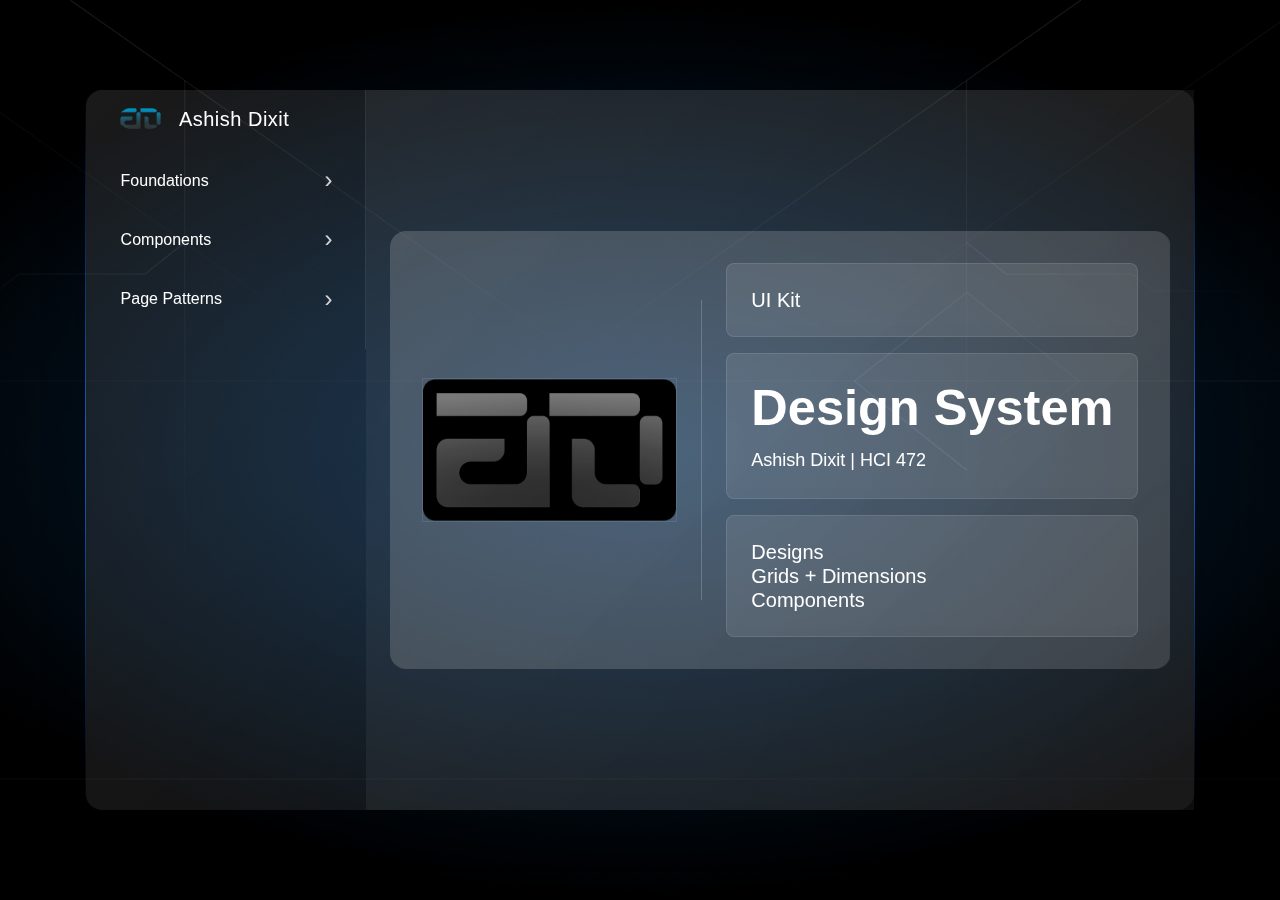
==== index.html @ dbe4c86c "init" ====
<!DOCTYPE html>
<html lang="en">
<head>
    <meta charset="UTF-8">
    <meta name="viewport" content="width=device-width, initial-scale=1.0">
    <title>UI Phase 2</title>
    <link href="https://cdn.jsdelivr.net/npm/bootstrap@5.3.0/dist/css/bootstrap.min.css" rel="stylesheet">
    <link rel="stylesheet" href="styles.css">
</head>
<body>
    <div class="container-fluid min-vh-100 d-flex align-items-center justify-content-center p-4">
        <div class="glass-container bg-opacity-25 p-0 rounded-4 shadow-lg mx-auto my-4 text-white d-flex">
            <!-- Add hamburger button -->
            <button class="navbar-toggler d-lg-none position-absolute top-0 end-0 m-3" type="button" data-bs-toggle="collapse" data-bs-target="#sidebarContent" aria-controls="sidebarContent" aria-expanded="false" aria-label="Toggle navigation">
                <span class="navbar-toggler-icon"></span>
            </button>

            <!-- Wrap sidebar content in collapsible div -->
            <div id="sidebarContent" class="collapse d-lg-block">
                <!-- Sidebar content -->
                <div class="sidebar bg-transparent text-white p-3">
                    <!-- Logo and Name Section -->
                    <div class="sidebar-header mb-4 text-center d-flex align-items-center ps-3">
                        <a href="index.html" class="text-decoration-none d-flex align-items-center">
                            <img src="assets/logo.png" alt="Logo" class="sidebar-logo my-auto" height="25" style="width: auto;">
                            <h5 class="fw-light mb-0 ms-3 text-white">Ashish Dixit</h5>
                        </a>
                    </div>

                    <!-- Accordion Menu -->
                    <div class="accordion accordion-dark" id="sidebarAccordion">
                        <!-- Foundations Menu -->
                        <div class="accordion-item bg-transparent border-light">
                            <h2 class="accordion-header">
                                <button class="accordion-button bg-transparent text-white collapsed" type="button" data-bs-toggle="collapse"
                                    data-bs-target="#foundationsCollapse">
                                    Foundations
                                </button>
                            </h2>
                            <div id="foundationsCollapse" class="accordion-collapse collapse" data-bs-parent="#sidebarAccordion">
                                <div class="accordion-body">
                                    <ul class="list-unstyled">
                                        <li class="ps-3"><a href="typography.html" class="nav-link">Typography</a></li>
                                        <li class="ps-3"><a href="color.html" class="nav-link">Color</a></li>
                                        <li class="ps-3"><a href="logo.html" class="nav-link">Logo</a></li>
                                    </ul>
                                </div>
                            </div>
                        </div>

                        <!-- Components Menu -->
                        <div class="accordion-item bg-transparent border-light">
                            <h2 class="accordion-header">
                                <button class="accordion-button bg-transparent text-white collapsed" type="button" data-bs-toggle="collapse"
                                    data-bs-target="#componentsCollapse">
                                    Components
                                </button>
                            </h2>
                            <div id="componentsCollapse" class="accordion-collapse collapse" data-bs-parent="#sidebarAccordion">
                                <div class="accordion-body">
                                    <ul class="list-unstyled">
                                        <li class="ps-3"><a href="navbar.html" class="nav-link">Navbar</a></li>
                                        <li class="ps-3"><a href="footer.html" class="nav-link">Footer</a></li>
                                        <li class="ps-3"><a href="card.html" class="nav-link">Card</a></li>
                                    </ul>
                                </div>
                            </div>
                        </div>

                        <!-- Page Patterns Menu -->
                        <div class="accordion-item bg-transparent border-light">
                            <h2 class="accordion-header">
                                <button class="accordion-button bg-transparent text-white collapsed" type="button" data-bs-toggle="collapse"
                                    data-bs-target="#patternsCollapse">
                                    Page Patterns
                                </button>
                            </h2>
                            <div id="patternsCollapse" class="accordion-collapse collapse" data-bs-parent="#sidebarAccordion">
                                <div class="accordion-body">
                                    <ul class="list-unstyled">
                                        <li class="ps-3"><a href="homepage.html" class="nav-link">Homepage</a></li>
                                        <li class="ps-3"><a href="casestudy.html" class="nav-link">Case study</a></li>
                                    </ul>
                                </div>
                            </div>
                        </div>
                    </div>
                </div>
            </div>
            
            <!-- Main content -->
            <div id="mainContent" class="main-content p-4 flex-grow-1 d-flex align-items-center justify-content-center">
                <div class="glow-container d-flex align-items-center gap-4">
                    <div class="hero-image text-center">
                        <img src="assets/logo-hero.png" alt="Hero" class="img-fluid">
                    </div>
                    
                    <div class="vertical-divider"></div>
                    
                    <div class="d-flex flex-column gap-3">
                        <div class="glow-box p-4 rounded-3 d-inline-block">
                            <h5 class="mb-0">UI Kit</h5>
                        </div>
                        <div class="glow-box p-4 rounded-3 d-inline-block">
                            <h3 class="mb-0">Design System</h3>
                            <p class="mb-0 mt-2">Ashish Dixit | HCI 472</p>
                        </div>
                        <div class="glow-box p-4 rounded-3 d-inline-block">
                            <h5 class="mb-0">Designs</h5>
                            <h5 class="mb-0">Grids + Dimensions</h5>
                            <h5 class="mb-0">Components</h5>
                        </div>
                    </div>
                </div>
            </div>
        </div>
    </div>

    <!-- Add Bootstrap JS -->
    <script src="https://cdn.jsdelivr.net/npm/bootstrap@5.3.0/dist/js/bootstrap.bundle.min.js"></script>

    <!-- Add before closing body tag -->
    <script>
        const container = document.querySelector('.glass-container');
        
        container.addEventListener('mousemove', (e) => {
            const rect = container.getBoundingClientRect();
            const x = e.clientX - rect.left;
            const y = e.clientY - rect.top;
            
            // Calculate angle based on cursor position relative to center
            const centerX = rect.width / 2;
            const centerY = rect.height / 2;
            const angle = (Math.atan2(y - centerY, x - centerX) * 180 / Math.PI + 360) % 360;
            
            // Calculate distance to nearest border
            const distanceToLeft = x;
            const distanceToRight = rect.width - x;
            const distanceToTop = y;
            const distanceToBottom = rect.height - y;
            
            const distance = Math.min(
                distanceToLeft,
                distanceToRight,
                distanceToTop,
                distanceToBottom
            );
            
            // Set the CSS variables
            container.style.setProperty('--angle', `${angle}deg`);
            container.style.setProperty('--distance', `${distance}`);
        });

        container.addEventListener('mouseleave', () => {
            container.style.setProperty('--distance', '200');
        });
    </script>

    <!-- Add this script right before the closing body tag, after the existing scripts -->
    <script>
        // Get current page filename
        const currentPage = window.location.pathname.split('/').pop() || 'index.html';
        
        // Find and activate the corresponding nav link
        document.querySelectorAll('.nav-link').forEach(link => {
            const href = link.getAttribute('href');
            if (href === currentPage) {
                link.classList.add('active');
                // Find and expand the parent accordion if it exists
                const accordionCollapse = link.closest('.accordion-collapse');
                if (accordionCollapse) {
                    accordionCollapse.classList.add('show');
                    const accordionButton = document.querySelector(`[data-bs-target="#${accordionCollapse.id}"]`);
                    accordionButton.classList.remove('collapsed');
                }
            }
        });
    </script>

    <!-- Add this before the closing body tag -->
    <script>
        // Close mobile menu when clicking outside
        document.addEventListener('click', function(event) {
            const sidebar = document.getElementById('sidebarContent');
            const toggler = document.querySelector('.navbar-toggler');
            
            if (window.innerWidth < 992) { // Only on mobile
                if (!sidebar.contains(event.target) && !toggler.contains(event.target) && sidebar.classList.contains('show')) {
                    const bsCollapse = new bootstrap.Collapse(sidebar);
                    bsCollapse.hide();
                }
            }
        });

        // Close mobile menu when clicking a link
        document.querySelectorAll('#sidebarContent .nav-link').forEach(link => {
            link.addEventListener('click', () => {
                if (window.innerWidth < 992) {
                    const sidebar = document.getElementById('sidebarContent');
                    const bsCollapse = new bootstrap.Collapse(sidebar);
                    bsCollapse.hide();
                }
            });
        });
    </script>
</body>
</html>
---- styles.css ----
@font-face {
    font-family: 'TW Cen MT';
    src: local('TW Cen MT');
}

body {
    font-family: 'TW Cen MT', 'Arial', sans-serif;
    background-image: url('assets/background.png');
    background-position: center;
    background-repeat: no-repeat;
    background-size: cover;
    min-height: 100vh;
    font-size: 1rem;
}

@media (min-width: 1200px) {
    body {
        font-size: 1.125rem;
    }
}

.glass-container {
    backdrop-filter: blur(0.5px);
    -webkit-backdrop-filter: blur(0.5px);
    background: linear-gradient(
        135deg,
        rgba(255, 255, 255, 0.1),
        rgba(255, 255, 255, 0.05)
    );
    width: 90%;
    max-width: 1400px;
    min-height: 80vh;
    position: relative;
    border-radius: 0.75rem;
    border: none;
    transition: all 0.5s ease;
    flex-direction: row;
}

.glass-container::before {
    content: '';
    position: absolute;
    inset: -1px;
    padding: 1px;
    background: linear-gradient(
        calc(var(--angle, 0deg)),
        transparent 0%,
        rgba(38, 112, 233, calc(0.8 * (1 - (var(--distance, 0) / 200)))) 50%,
        transparent 100%
    );
    border-radius: inherit;
    -webkit-mask: 
        linear-gradient(#fff 0 0) content-box, 
        linear-gradient(#fff 0 0);
    -webkit-mask-composite: xor;
    mask-composite: exclude;
    pointer-events: none;
    transition: background 0.5s ease;
}

.sidebar {
    width: 280px;
    border-right: 1px solid rgba(255, 255, 255, 0.1);
    flex-shrink: 0;
}

.sidebar-logo {
    border-radius: 50%;
    object-fit: cover;
}

.sidebar-header h5 {
    font-family: 'TW Cen MT', 'Arial', sans-serif;
    letter-spacing: 0.5px;
}

.accordion-dark .accordion-item {
    background-color: transparent !important;
    border: none;
    margin-bottom: 0.5rem;
}

.accordion-dark .accordion-button {
    font-family: 'TW Cen MT', 'Arial', sans-serif;
    padding: 1rem;
    border: none;
    position: relative;
    transition: all 0.3s ease;
    width: 100%;
    border-left: 3px solid transparent;
}

.accordion-dark .accordion-button::after {
    display: none;
}

.accordion-dark .accordion-button::before {
    content: '›';
    position: absolute;
    right: 1rem;
    font-size: 1.5rem;
    transition: transform 0.2s ease;
    color: rgba(255, 255, 255, 0.8);
}

.accordion-dark .accordion-button:not(.collapsed)::before {
    transform: rotate(90deg);
}

.accordion-dark .accordion-button:not(.collapsed),
.accordion-dark .accordion-button:hover {
    color: #fff;
    background: linear-gradient(90deg, 
        rgba(38, 112, 233, 0.2) 0%,
        rgba(38, 112, 233, 0.1) 50%,
        transparent 100%
    );
    border-left: 4px solid #2670E9;
    font-weight: 500;
}

.main-content {
    flex: 1;
    background: rgba(255, 255, 255, 0.05);
    min-width: 0;
}

.glow-container {
    background: rgba(255, 255, 255, 0.05);
    backdrop-filter: blur(10px);
    border-radius: 16px;
    padding: 2rem;
    width: 100%;
    max-width: 900px;
    margin: 0 auto;
}

@media (max-width: 768px) {
    .glow-container {
        padding: 1rem;
    }
}

.vertical-divider {
    width: 1px;
    height: 300px;
    background: rgba(255, 255, 255, 0.2);
}

.glow-box {
    background: rgba(255, 255, 255, 0.05);
    border: 1px solid rgba(255, 255, 255, 0.1);
    backdrop-filter: blur(10px);
    transition: all 0.3s ease;
    cursor: pointer;
    position: relative;
    height: 100%;
    padding: 1.5rem;
}

@media (max-width: 768px) {
    .glow-box {
        padding: 1rem;
    }
}

.glow-box::before {
    content: '';
    position: absolute;
    inset: -1px;
    background: rgba(255, 255, 255, 0.1);
    border-radius: inherit;
    z-index: -1;
    opacity: 0;
    transition: all 0.3s ease;
    filter: blur(8px);
}

.glow-box:hover {
    background: rgba(255, 255, 255, 0.1);
    transform: translateY(-2px);
}

.glow-box:hover::before {
    opacity: 1;
    inset: -5px;
}

.hero-image {
    flex: 1;
}

.hero-image img {
    max-height: 300px;
    width: 100%;
    object-fit: contain;
    border: 1px solid rgba(255, 255, 255, 0.1);
}

h1, .h1 { font-size: 5.61rem; }
h2, .h2 { font-size: 4.209rem; }
h3, .h3 { font-size: 3.157rem; }
h4, .h4 { font-size: 2.369rem; }

h1, .h1,
h2, .h2,
h3, .h3,
h4, .h4 {
    font-weight: 600;
    margin-bottom: 0;
}

.color-card {
    border-radius: 8px;
    overflow: hidden;
}

.color-sample {
    height: 150px;
    width: 100%;
}

.color-info {
    background: rgba(255, 255, 255, 0.03);
    backdrop-filter: blur(5px);
    padding: 1rem;
}

.color-info h3 {
    font-size: 1.1rem;
    margin-bottom: 0.25rem;
}

.color-code {
    font-family: monospace;
    font-size: 0.9rem;
    opacity: 0.9;
    margin: 0;
}

@media (max-width: 768px) {
    h1, .h1 { font-size: 3.815rem; }
    h2, .h2 { font-size: 3.052rem; }
    h3, .h3 { font-size: 2.441rem; }
    h4, .h4 { font-size: 1.953rem; }
}

.text-white-50 {
    color: rgba(255, 255, 255, 0.5) !important;
}

.font-monospace {
    font-family: monospace !important;
}

/* Sidebar nav links with blue left border */
.sidebar .nav-link {
    font-family: 'TW Cen MT', 'Arial', sans-serif;
    color: rgba(255, 255, 255, 0.8);
    padding: 0.5rem 1rem;
    transition: all 0.3s ease;
    position: relative;
    margin: 0.25rem 0;
}

.sidebar .nav-link::before {
    content: '';
    position: absolute;
    left: 0;
    top: 0;
    height: 100%;
    width: 3px;
    background-color: transparent;
    transition: background-color 0.3s ease;
}

.sidebar .nav-link:hover::before,
.sidebar .nav-link.active::before {
    background-color: #2670E9;
}

.sidebar .nav-link:hover,
.sidebar .nav-link.active {
    color: #fff;
    background: transparent;
    box-shadow: none;
    padding-left: 1.5rem;
}

/* Accordion styles */
.accordion-dark .accordion-body {
    padding: 0.5rem 0;
    background: linear-gradient(90deg, 
        rgba(38, 112, 233, 0.1) 0%,
        rgba(38, 112, 233, 0.05) 50%,
        transparent 100%
    );
}

.accordion-dark .accordion-button:hover {
    background: linear-gradient(90deg, 
        rgba(38, 112, 233, 0.1) 0%,
        rgba(38, 112, 233, 0.05) 50%,
        transparent 100%
    );
    border-left: 3px solid #2670E9;
}

/* Active state styles */
.sidebar .nav-link.active {
    color: #fff;
    background: linear-gradient(90deg, 
        rgba(38, 112, 233, 0.2) 0%,
        rgba(38, 112, 233, 0.1) 50%,
        transparent 100%
    );
    padding-left: 1.5rem;
    font-weight: 500;
}

.sidebar .nav-link.active::before {
    background-color: #2670E9;
    width: 4px;
}

.accordion-dark .accordion-button:not(.collapsed) {
    color: #fff;
    background: linear-gradient(90deg, 
        rgba(38, 112, 233, 0.2) 0%,
        rgba(38, 112, 233, 0.1) 50%,
        transparent 100%
    );
    border-left: 4px solid #2670E9;
    font-weight: 500;
}

/* Typography Page Styles */
.font-specs {
    font-size: 0.75rem;
    opacity: 0.75;
    text-align: right;
}

.content-section {
    flex: 1;
}

/* Color Page Styles */
.color-card {
    border-radius: 8px;
    backdrop-filter: blur(10px);
    background: rgba(255, 255, 255, 0.02);
    border: 1px solid rgba(255, 255, 255, 0.2);
    transition: all 0.3s ease;
    overflow: hidden;
    box-shadow: 0 4px 6px rgba(0, 0, 0, 0.1),
               0 0 2px rgba(255, 255, 255, 0.5),
               0 0 5px rgba(255, 255, 255, 0.3),
               0 0 10px rgba(255, 255, 255, 0.2);
    position: relative;
}

.color-card::after {
    content: '';
    position: absolute;
    top: 0;
    left: 0;
    right: 0;
    bottom: 0;
    border-radius: 8px;
    border: 1px solid rgba(255, 255, 255, 0.5);
    box-shadow: 0 0 4px rgba(255, 255, 255, 0.8),
               0 0 8px rgba(255, 255, 255, 0.5),
               0 0 12px rgba(255, 255, 255, 0.3);
    pointer-events: none;
    transition: opacity 0.3s ease;
    opacity: 0;
}

.color-card:hover::after {
    opacity: 1;
    animation: neonPulse 2s ease-in-out infinite;
}

.color-card:hover {
    transform: translateY(-5px);
    border-color: rgba(255, 255, 255, 0.6);
    box-shadow: 0 4px 6px rgba(0, 0, 0, 0.1),
               0 0 4px rgba(255, 255, 255, 0.8),
               0 0 10px rgba(255, 255, 255, 0.5),
               0 0 20px rgba(255, 255, 255, 0.3);
}

.color-card h3 {
    font-size: 1.1rem;
    text-shadow: 0 2px 4px rgba(0, 0, 0, 0.2);
}

/* Logo Page Styles */
.logo-card {
    border-radius: 8px;
    backdrop-filter: blur(10px);
    background: rgba(255, 255, 255, 0.02);
    border: 1px solid rgba(255, 255, 255, 0.2);
    transition: all 0.3s ease;
    overflow: hidden;
    box-shadow: 0 4px 6px rgba(0, 0, 0, 0.1),
               0 0 2px rgba(255, 255, 255, 0.5),
               0 0 5px rgba(255, 255, 255, 0.3),
               0 0 10px rgba(255, 255, 255, 0.2);
    position: relative;
    height: 100%;
    display: flex;
    flex-direction: column;
    min-height: 250px;
    padding: 1.5rem !important;
}

.logo-card::after {
    content: '';
    position: absolute;
    top: 0;
    left: 0;
    right: 0;
    bottom: 0;
    border-radius: 8px;
    border: 1px solid rgba(255, 255, 255, 0.5);
    box-shadow: 0 0 4px rgba(255, 255, 255, 0.8),
               0 0 8px rgba(255, 255, 255, 0.5),
               0 0 12px rgba(255, 255, 255, 0.3);
    pointer-events: none;
    transition: opacity 0.3s ease;
    opacity: 0;
}

.logo-card:hover::after {
    opacity: 1;
}

.logo-card:hover {
    transform: translateY(-5px);
    border-color: rgba(255, 255, 255, 0.6);
    box-shadow: 0 4px 6px rgba(0, 0, 0, 0.1),
               0 0 4px rgba(255, 255, 255, 0.8),
               0 0 10px rgba(255, 255, 255, 0.5),
               0 0 20px rgba(255, 255, 255, 0.3);
}

.logo-card img {
    max-height: 120px;
    width: auto;
    object-fit: contain;
    margin: 0 auto 1rem;
    flex-shrink: 0;
}

.logo-card h4 {
    margin-bottom: 0.5rem;
    font-size: 1.15rem;
}

.logo-card p {
    margin-bottom: 0;
    font-size: 0.875rem;
    line-height: 1.4;
}

.cover-image {
    margin-bottom: 3rem;
}

.cover-image img {
    width: 100%;
    height: auto;
    border-radius: 0.5rem;
}

/* Animations */
@keyframes neonPulse {
    0% { opacity: 0.8; }
    50% { opacity: 1; }
    100% { opacity: 0.8; }
}

/* Layout Utilities */
.flex-1 {
    flex: 1;
}

/* Viewport Controls */
.viewport-controls {
    text-align: center;
    margin-bottom: 2rem;
}

.viewport-controls .btn-group {
    margin-bottom: 0.5rem;
}

.viewport-controls .btn {
    color: #fff;
    border-color: rgba(255, 255, 255, 0.2);
}

.viewport-controls .btn.active {
    background-color: rgba(255, 255, 255, 0.1);
}

.viewport-info {
    color: rgba(255, 255, 255, 0.7);
    font-size: 0.9rem;
}

/* Preview Container Styles */
.viewport-preview {
    background: rgba(255, 255, 255, 0.05);
    border-radius: 12px;
    overflow: hidden;
    margin: 0 auto;
    width: 100%;
}

.preview-content {
    background: rgba(0, 0, 0, 0.2);
    height: 100%;
    position: relative;
}

.preview-image {
    display: block;
    width: 100%;
    height: 100%;
    object-fit: cover;
    transition: all 0.3s ease;
}

/* Viewport specific styles */
.preview-desktop {
    width: 100%;
    transition: all 0.3s ease;
}

.preview-tablet {
    width: 768px;
    max-width: 100%;
    margin: 0 auto;
    transition: all 0.3s ease;
}

.preview-phone {
    width: 375px;
    max-width: 100%;
    margin: 0 auto;
    transition: all 0.3s ease;
}

/* Responsive adjustments */
@media (max-width: 768px) {
    .preview-phone {
        width: 320px;
    }
    
    .viewport-preview {
        border-radius: 8px;
    }
}

/* Responsive grid adjustments */
.row {
    --bs-gutter-x: 1.5rem;
    --bs-gutter-y: 1.5rem;
}

@media (max-width: 768px) {
    .row {
        --bs-gutter-x: 1rem;
        --bs-gutter-y: 1rem;
    }
}

/* Card responsiveness */
.glow-box {
    height: 100%;
    padding: 1.5rem;
}

@media (max-width: 768px) {
    .glow-box {
        padding: 1rem;
    }
}

/* Typography responsiveness */
@media (max-width: 576px) {
    .viewport-info {
        font-size: 0.8rem;
    }

    h2 {
        font-size: 2rem;
        margin-bottom: 1rem;
    }
}

/* Would you like me to show you the updated HTML files with the inline styles removed? */

.viewport-selector {
    position: relative;
    background: rgba(13, 17, 23, 0.8);
    backdrop-filter: blur(10px);
    border-radius: 100px;
    padding: 4px;
    display: inline-flex;
    gap: 2px;
    border: 1px solid rgba(255, 255, 255, 0.1);
    box-shadow: 
        0 4px 24px -1px rgba(0, 0, 0, 0.3),
        inset 0 0 20px rgba(0, 0, 0, 0.3);
}

.glass-pill-slider {
    position: absolute;
    height: calc(100% - 8px);
    background: rgba(48, 54, 61, 0.95);
    backdrop-filter: blur(15px);
    border-radius: 100px;
    transition: all 0.3s cubic-bezier(0.4, 0, 0.2, 1);
    z-index: 0;
    border: 1px solid rgba(255, 255, 255, 0.1);
    box-shadow: 
        0 0 15px rgba(0, 0, 0, 0.2),
        inset 0 0 10px rgba(255, 255, 255, 0.05);
}

.glass-pill-button {
    position: relative;
    border: none;
    background: transparent;
    color: rgba(255, 255, 255, 0.7);
    padding: 8px 24px;
    border-radius: 100px;
    z-index: 1;
    transition: all 0.3s ease;
    font-size: 0.9rem;
    font-weight: 500;
    letter-spacing: 0.3px;
    white-space: nowrap;
}

.glass-pill-button:not(:last-child)::after {
    content: '';
    position: absolute;
    right: -1px;
    top: 20%;
    height: 60%;
    width: 1px;
    background: rgba(255, 255, 255, 0.1);
    z-index: 2;
}

.glass-pill-button:hover {
    color: rgba(255, 255, 255, 0.9);
}

.glass-pill-button.active {
    color: rgba(255, 255, 255, 0.95);
}

/* Subtle glow effect */
.viewport-selector:hover {
    box-shadow: 
        0 4px 24px -1px rgba(0, 0, 0, 0.3),
        inset 0 0 20px rgba(0, 0, 0, 0.3),
        0 0 20px rgba(0, 0, 0, 0.2);
}

@keyframes subtle-pulse {
    0% { box-shadow: 0 0 15px rgba(0, 0, 0, 0.2); }
    50% { box-shadow: 0 0 20px rgba(0, 0, 0, 0.3); }
    100% { box-shadow: 0 0 15px rgba(0, 0, 0, 0.2); }
}

.glass-pill-slider {
    animation: subtle-pulse 3s ease-in-out infinite;
}

.glass-card {
    background: rgba(255, 255, 255, 0.1);
    backdrop-filter: blur(12px);
    border: 1px solid rgba(255, 255, 255, 0.2);
    border-radius: 16px;
    overflow: hidden;
    transition: all 0.3s ease;
    max-width: 300px;
    margin: 0 auto;
}

.glass-card:hover {
    transform: translateY(-5px);
    box-shadow: 0 0 20px rgba(255, 255, 255, 0.2);
}

.glass-card-img {
    width: 100%;
    height: 200px;
    object-fit: cover;
}

.glass-card-content {
    padding: 1rem;
}

.glass-card-title {
    font-size: 1.25rem;
    margin-bottom: 0.5rem;
    color: white;
}

.glass-card-text {
    color: rgba(255, 255, 255, 0.8);
    margin-bottom: 1rem;
    font-size: 0.875rem;
}

.glass-card-button {
    display: inline-block;
    padding: 0.5rem 1rem;
    background: rgba(255, 255, 255, 0.1);
    border: 1px solid rgba(255, 255, 255, 0.2);
    border-radius: 8px;
    color: white;
    cursor: pointer;
    transition: all 0.3s ease;
    font-size: 0.875rem;
}

.glass-card-button:hover {
    background: rgba(255, 255, 255, 0.2);
}

.diagonal-pattern {
    width: 100%;
    height: 400px;
    background: transparent;
    position: relative;
    overflow: hidden;
}

.diagonal-pattern::before,
.diagonal-pattern::after {
    content: '';
    position: absolute;
    top: 50%;
    left: 50%;
    width: 120px;
    height: 2px;
    background: linear-gradient(
        90deg,
        transparent,
        rgba(255, 255, 255, 0.8),
        rgba(255, 255, 255, 1),
        rgba(255, 255, 255, 0.8),
        transparent
    );
    transform-origin: center;
}

.diagonal-pattern::before {
    transform: translate(-50%, -50%) rotate(45deg);
    box-shadow: 0 0 15px rgba(255, 255, 255, 0.5);
}

.diagonal-pattern::after {
    transform: translate(-50%, -50%) rotate(-45deg);
    box-shadow: 0 0 15px rgba(255, 255, 255, 0.5);
}

/* Add these responsive styles */
@media (max-width: 991.98px) {
    .glass-container {
        flex-direction: column;
    }
    
    .sidebar {
        width: 100%;
    }
}

@media (max-width: 767.98px) {
    .glow-container {
        flex-direction: column;
    }
    
    .hero-image img {
        max-width: 200px;
    }
    
    .vertical-divider {
        display: none;
    }
}

@media (min-width: 992px) {
    .glass-container {
        max-width: 1200px;
    }
    
    .sidebar {
        min-width: 250px;
        border-right: 1px solid rgba(255, 255, 255, 0.1);
    }
}

/* Hamburger menu styles */
.navbar-toggler {
    background: rgba(255, 255, 255, 0.1);
    border: 1px solid rgba(255, 255, 255, 0.2);
    z-index: 1000;
}

.navbar-toggler-icon {
    background-image: url("data:image/svg+xml,%3csvg xmlns='http://www.w3.org/2000/svg' viewBox='0 0 30 30'%3e%3cpath stroke='rgba%28255, 255, 255, 0.8%29' stroke-linecap='round' stroke-miterlimit='10' stroke-width='2' d='M4 7h22M4 15h22M4 23h22'/%3e%3c/svg%3e");
}

/* Responsive sidebar styles */
@media (max-width: 991.98px) {
    .glass-container {
        position: relative;
        flex-direction: column;
    }

    #sidebarContent {
        position: absolute;
        top: 0;
        left: 0;
        right: 0;
        background: rgba(0, 0, 0, 0.95);
        backdrop-filter: blur(10px);
        z-index: 999;
        border-radius: 0.75rem;
    }

    #sidebarContent.show {
        min-height: 100%;
    }

    .sidebar {
        width: 100%;
        border-right: none;
        border-bottom: 1px solid rgba(255, 255, 255, 0.1);
    }
}

/* Animation for menu */
#sidebarContent {
    transition: all 0.3s ease-in-out;
}

#sidebarContent.collapsing {
    height: auto;
    transition: all 0.3s ease-in-out;
}
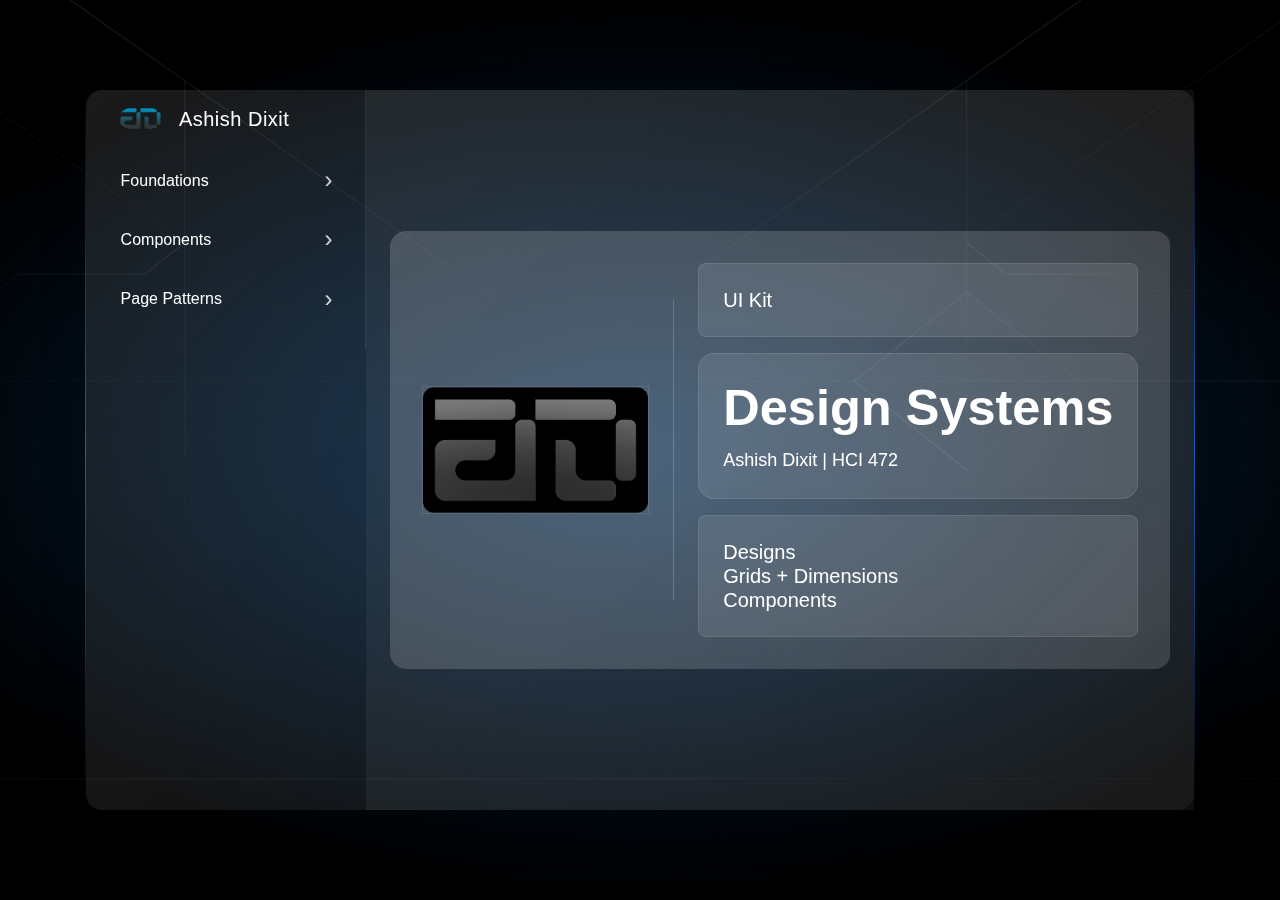
==== commit 5d591e1e: "added page patterns" ====
--- a/index.html
+++ b/index.html
@@ -8,7 +8,7 @@
     <link rel="stylesheet" href="styles.css">
 </head>
 <body>
-    <div class="container-fluid min-vh-100 d-flex align-items-center justify-content-center p-4">
+    <div class="container-fluid min-vh-100 d-flex align-items-center justify-content-center p-4 main-background">
         <div class="glass-container bg-opacity-25 p-0 rounded-4 shadow-lg mx-auto my-4 text-white d-flex">
             <!-- Add hamburger button -->
             <button class="navbar-toggler d-lg-none position-absolute top-0 end-0 m-3" type="button" data-bs-toggle="collapse" data-bs-target="#sidebarContent" aria-controls="sidebarContent" aria-expanded="false" aria-label="Toggle navigation">
@@ -50,6 +50,7 @@
 
                         <!-- Components Menu -->
                         <div class="accordion-item bg-transparent border-light">
+
                             <h2 class="accordion-header">
                                 <button class="accordion-button bg-transparent text-white collapsed" type="button" data-bs-toggle="collapse"
                                     data-bs-target="#componentsCollapse">
@@ -101,8 +102,8 @@
                         <div class="glow-box p-4 rounded-3 d-inline-block">
                             <h5 class="mb-0">UI Kit</h5>
                         </div>
-                        <div class="glow-box p-4 rounded-3 d-inline-block">
-                            <h3 class="mb-0">Design System</h3>
+                        <div class="glow-box p-4 rounded-4 d-inline-block design-systems-card">
+                            <h3 class="mb-0">Design Systems</h3>
                             <p class="mb-0 mt-2">Ashish Dixit | HCI 472</p>
                         </div>
                         <div class="glow-box p-4 rounded-3 d-inline-block">
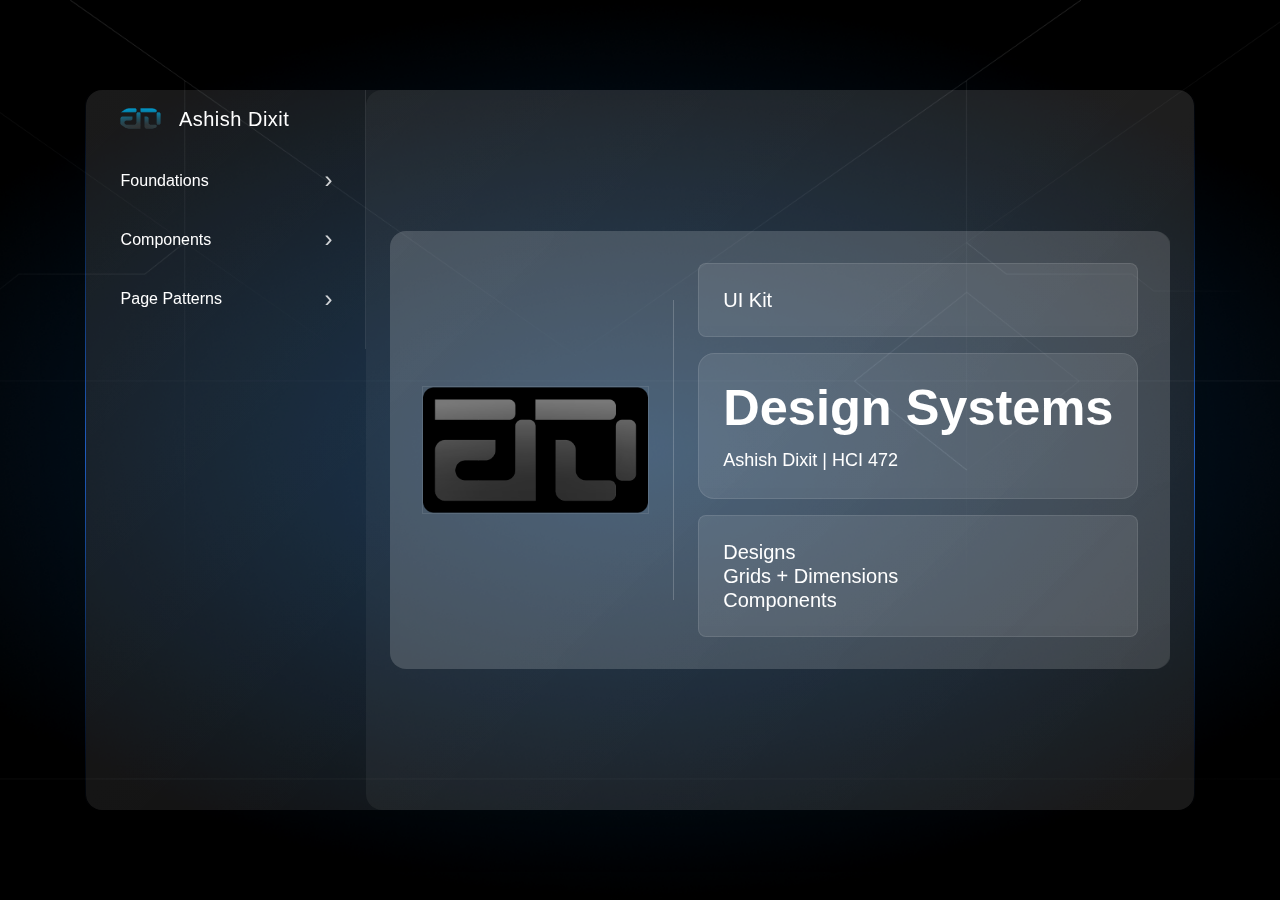
==== commit a2ac0a0c: "final" ====
--- a/index.html
+++ b/index.html
@@ -90,7 +90,7 @@
             </div>
             
             <!-- Main content -->
-            <div id="mainContent" class="main-content p-4 flex-grow-1 d-flex align-items-center justify-content-center">
+            <div id="mainContent" class="main-content p-4 flex-grow-1 d-flex align-items-center justify-content-center rounded-4">
                 <div class="glow-container d-flex align-items-center gap-4">
                     <div class="hero-image text-center">
                         <img src="assets/logo-hero.png" alt="Hero" class="img-fluid">
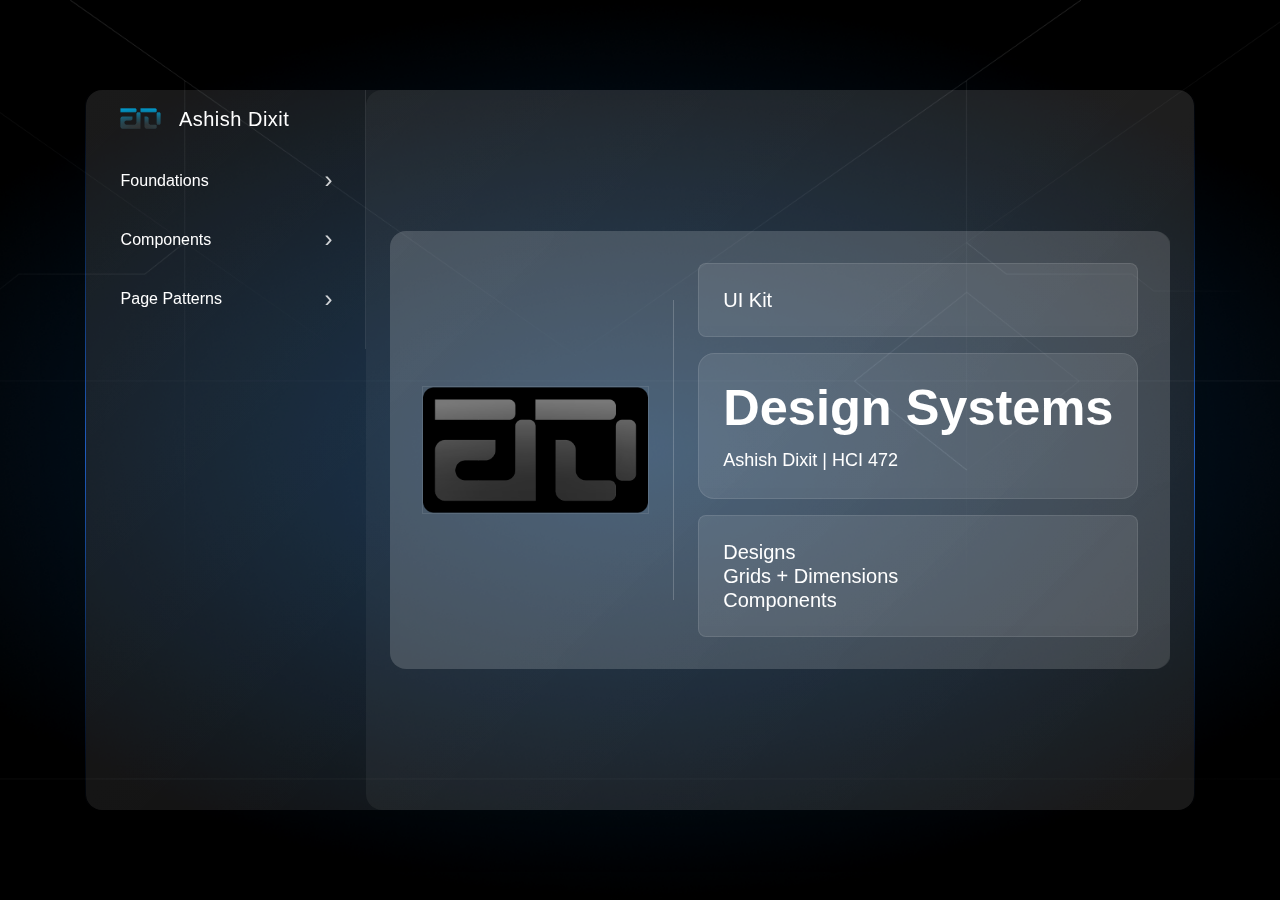
==== commit 5aef0cc7: "logo update" ====
--- a/index.html
+++ b/index.html
@@ -1,208 +1,208 @@
-<!DOCTYPE html>
-<html lang="en">
-<head>
-    <meta charset="UTF-8">
-    <meta name="viewport" content="width=device-width, initial-scale=1.0">
-    <title>UI Phase 2</title>
-    <link href="https://cdn.jsdelivr.net/npm/bootstrap@5.3.0/dist/css/bootstrap.min.css" rel="stylesheet">
-    <link rel="stylesheet" href="styles.css">
-</head>
-<body>
-    <div class="container-fluid min-vh-100 d-flex align-items-center justify-content-center p-4 main-background">
-        <div class="glass-container bg-opacity-25 p-0 rounded-4 shadow-lg mx-auto my-4 text-white d-flex">
-            <!-- Add hamburger button -->
-            <button class="navbar-toggler d-lg-none position-absolute top-0 end-0 m-3" type="button" data-bs-toggle="collapse" data-bs-target="#sidebarContent" aria-controls="sidebarContent" aria-expanded="false" aria-label="Toggle navigation">
-                <span class="navbar-toggler-icon"></span>
-            </button>
-
-            <!-- Wrap sidebar content in collapsible div -->
-            <div id="sidebarContent" class="collapse d-lg-block">
-                <!-- Sidebar content -->
-                <div class="sidebar bg-transparent text-white p-3">
-                    <!-- Logo and Name Section -->
-                    <div class="sidebar-header mb-4 text-center d-flex align-items-center ps-3">
-                        <a href="index.html" class="text-decoration-none d-flex align-items-center">
-                            <img src="assets/logo.png" alt="Logo" class="sidebar-logo my-auto" height="25" style="width: auto;">
-                            <h5 class="fw-light mb-0 ms-3 text-white">Ashish Dixit</h5>
-                        </a>
-                    </div>
-
-                    <!-- Accordion Menu -->
-                    <div class="accordion accordion-dark" id="sidebarAccordion">
-                        <!-- Foundations Menu -->
-                        <div class="accordion-item bg-transparent border-light">
-                            <h2 class="accordion-header">
-                                <button class="accordion-button bg-transparent text-white collapsed" type="button" data-bs-toggle="collapse"
-                                    data-bs-target="#foundationsCollapse">
-                                    Foundations
-                                </button>
-                            </h2>
-                            <div id="foundationsCollapse" class="accordion-collapse collapse" data-bs-parent="#sidebarAccordion">
-                                <div class="accordion-body">
-                                    <ul class="list-unstyled">
-                                        <li class="ps-3"><a href="typography.html" class="nav-link">Typography</a></li>
-                                        <li class="ps-3"><a href="color.html" class="nav-link">Color</a></li>
-                                        <li class="ps-3"><a href="logo.html" class="nav-link">Logo</a></li>
-                                    </ul>
-                                </div>
-                            </div>
-                        </div>
-
-                        <!-- Components Menu -->
-                        <div class="accordion-item bg-transparent border-light">
-
-                            <h2 class="accordion-header">
-                                <button class="accordion-button bg-transparent text-white collapsed" type="button" data-bs-toggle="collapse"
-                                    data-bs-target="#componentsCollapse">
-                                    Components
-                                </button>
-                            </h2>
-                            <div id="componentsCollapse" class="accordion-collapse collapse" data-bs-parent="#sidebarAccordion">
-                                <div class="accordion-body">
-                                    <ul class="list-unstyled">
-                                        <li class="ps-3"><a href="navbar.html" class="nav-link">Navbar</a></li>
-                                        <li class="ps-3"><a href="footer.html" class="nav-link">Footer</a></li>
-                                        <li class="ps-3"><a href="card.html" class="nav-link">Card</a></li>
-                                    </ul>
-                                </div>
-                            </div>
-                        </div>
-
-                        <!-- Page Patterns Menu -->
-                        <div class="accordion-item bg-transparent border-light">
-                            <h2 class="accordion-header">
-                                <button class="accordion-button bg-transparent text-white collapsed" type="button" data-bs-toggle="collapse"
-                                    data-bs-target="#patternsCollapse">
-                                    Page Patterns
-                                </button>
-                            </h2>
-                            <div id="patternsCollapse" class="accordion-collapse collapse" data-bs-parent="#sidebarAccordion">
-                                <div class="accordion-body">
-                                    <ul class="list-unstyled">
-                                        <li class="ps-3"><a href="homepage.html" class="nav-link">Homepage</a></li>
-                                        <li class="ps-3"><a href="casestudy.html" class="nav-link">Case study</a></li>
-                                    </ul>
-                                </div>
-                            </div>
-                        </div>
-                    </div>
-                </div>
-            </div>
-            
-            <!-- Main content -->
-            <div id="mainContent" class="main-content p-4 flex-grow-1 d-flex align-items-center justify-content-center rounded-4">
-                <div class="glow-container d-flex align-items-center gap-4">
-                    <div class="hero-image text-center">
-                        <img src="assets/logo-hero.png" alt="Hero" class="img-fluid">
-                    </div>
-                    
-                    <div class="vertical-divider"></div>
-                    
-                    <div class="d-flex flex-column gap-3">
-                        <div class="glow-box p-4 rounded-3 d-inline-block">
-                            <h5 class="mb-0">UI Kit</h5>
-                        </div>
-                        <div class="glow-box p-4 rounded-4 d-inline-block design-systems-card">
-                            <h3 class="mb-0">Design Systems</h3>
-                            <p class="mb-0 mt-2">Ashish Dixit | HCI 472</p>
-                        </div>
-                        <div class="glow-box p-4 rounded-3 d-inline-block">
-                            <h5 class="mb-0">Designs</h5>
-                            <h5 class="mb-0">Grids + Dimensions</h5>
-                            <h5 class="mb-0">Components</h5>
-                        </div>
-                    </div>
-                </div>
-            </div>
-        </div>
-    </div>
-
-    <!-- Add Bootstrap JS -->
-    <script src="https://cdn.jsdelivr.net/npm/bootstrap@5.3.0/dist/js/bootstrap.bundle.min.js"></script>
-
-    <!-- Add before closing body tag -->
-    <script>
-        const container = document.querySelector('.glass-container');
-        
-        container.addEventListener('mousemove', (e) => {
-            const rect = container.getBoundingClientRect();
-            const x = e.clientX - rect.left;
-            const y = e.clientY - rect.top;
-            
-            // Calculate angle based on cursor position relative to center
-            const centerX = rect.width / 2;
-            const centerY = rect.height / 2;
-            const angle = (Math.atan2(y - centerY, x - centerX) * 180 / Math.PI + 360) % 360;
-            
-            // Calculate distance to nearest border
-            const distanceToLeft = x;
-            const distanceToRight = rect.width - x;
-            const distanceToTop = y;
-            const distanceToBottom = rect.height - y;
-            
-            const distance = Math.min(
-                distanceToLeft,
-                distanceToRight,
-                distanceToTop,
-                distanceToBottom
-            );
-            
-            // Set the CSS variables
-            container.style.setProperty('--angle', `${angle}deg`);
-            container.style.setProperty('--distance', `${distance}`);
-        });
-
-        container.addEventListener('mouseleave', () => {
-            container.style.setProperty('--distance', '200');
-        });
-    </script>
-
-    <!-- Add this script right before the closing body tag, after the existing scripts -->
-    <script>
-        // Get current page filename
-        const currentPage = window.location.pathname.split('/').pop() || 'index.html';
-        
-        // Find and activate the corresponding nav link
-        document.querySelectorAll('.nav-link').forEach(link => {
-            const href = link.getAttribute('href');
-            if (href === currentPage) {
-                link.classList.add('active');
-                // Find and expand the parent accordion if it exists
-                const accordionCollapse = link.closest('.accordion-collapse');
-                if (accordionCollapse) {
-                    accordionCollapse.classList.add('show');
-                    const accordionButton = document.querySelector(`[data-bs-target="#${accordionCollapse.id}"]`);
-                    accordionButton.classList.remove('collapsed');
-                }
-            }
-        });
-    </script>
-
-    <!-- Add this before the closing body tag -->
-    <script>
-        // Close mobile menu when clicking outside
-        document.addEventListener('click', function(event) {
-            const sidebar = document.getElementById('sidebarContent');
-            const toggler = document.querySelector('.navbar-toggler');
-            
-            if (window.innerWidth < 992) { // Only on mobile
-                if (!sidebar.contains(event.target) && !toggler.contains(event.target) && sidebar.classList.contains('show')) {
-                    const bsCollapse = new bootstrap.Collapse(sidebar);
-                    bsCollapse.hide();
-                }
-            }
-        });
-
-        // Close mobile menu when clicking a link
-        document.querySelectorAll('#sidebarContent .nav-link').forEach(link => {
-            link.addEventListener('click', () => {
-                if (window.innerWidth < 992) {
-                    const sidebar = document.getElementById('sidebarContent');
-                    const bsCollapse = new bootstrap.Collapse(sidebar);
-                    bsCollapse.hide();
-                }
-            });
-        });
-    </script>
-</body>
+<!DOCTYPE html>
+<html lang="en">
+<head>
+    <meta charset="UTF-8">
+    <meta name="viewport" content="width=device-width, initial-scale=1.0">
+    <title>UI Phase 2</title>
+    <link href="https://cdn.jsdelivr.net/npm/bootstrap@5.3.0/dist/css/bootstrap.min.css" rel="stylesheet">
+    <link rel="stylesheet" href="styles.css">
+</head>
+<body>
+    <div class="container-fluid min-vh-100 d-flex align-items-center justify-content-center p-4 main-background">
+        <div class="glass-container bg-opacity-25 p-0 rounded-4 shadow-lg mx-auto my-4 text-white d-flex">
+            <!-- Add hamburger button -->
+            <button class="navbar-toggler d-lg-none position-absolute top-0 end-0 m-3" type="button" data-bs-toggle="collapse" data-bs-target="#sidebarContent" aria-controls="sidebarContent" aria-expanded="false" aria-label="Toggle navigation">
+                <span class="navbar-toggler-icon"></span>
+            </button>
+
+            <!-- Wrap sidebar content in collapsible div -->
+            <div id="sidebarContent" class="collapse d-lg-block">
+                <!-- Sidebar content -->
+                <div class="sidebar bg-transparent text-white p-3">
+                    <!-- Logo and Name Section -->
+                    <div class="sidebar-header mb-4 text-center d-flex align-items-center ps-3">
+                        <a href="index.html" class="text-decoration-none d-flex align-items-center">
+                            <img src="assets/logo.png" alt="Logo" class="sidebar-logo my-auto" height="25" style="width: auto;">
+                            <h5 class="fw-light mb-0 ms-3 text-white">Ashish Dixit</h5>
+                        </a>
+                    </div>
+
+                    <!-- Accordion Menu -->
+                    <div class="accordion accordion-dark" id="sidebarAccordion">
+                        <!-- Foundations Menu -->
+                        <div class="accordion-item bg-transparent border-light">
+                            <h2 class="accordion-header">
+                                <button class="accordion-button bg-transparent text-white collapsed" type="button" data-bs-toggle="collapse"
+                                    data-bs-target="#foundationsCollapse">
+                                    Foundations
+                                </button>
+                            </h2>
+                            <div id="foundationsCollapse" class="accordion-collapse collapse" data-bs-parent="#sidebarAccordion">
+                                <div class="accordion-body">
+                                    <ul class="list-unstyled">
+                                        <li class="ps-3"><a href="typography.html" class="nav-link">Typography</a></li>
+                                        <li class="ps-3"><a href="color.html" class="nav-link">Color</a></li>
+                                        <li class="ps-3"><a href="logo.html" class="nav-link">Logo</a></li>
+                                    </ul>
+                                </div>
+                            </div>
+                        </div>
+
+                        <!-- Components Menu -->
+                        <div class="accordion-item bg-transparent border-light">
+
+                            <h2 class="accordion-header">
+                                <button class="accordion-button bg-transparent text-white collapsed" type="button" data-bs-toggle="collapse"
+                                    data-bs-target="#componentsCollapse">
+                                    Components
+                                </button>
+                            </h2>
+                            <div id="componentsCollapse" class="accordion-collapse collapse" data-bs-parent="#sidebarAccordion">
+                                <div class="accordion-body">
+                                    <ul class="list-unstyled">
+                                        <li class="ps-3"><a href="navbar.html" class="nav-link">Navbar</a></li>
+                                        <li class="ps-3"><a href="footer.html" class="nav-link">Footer</a></li>
+                                        <li class="ps-3"><a href="card.html" class="nav-link">Card</a></li>
+                                    </ul>
+                                </div>
+                            </div>
+                        </div>
+
+                        <!-- Page Patterns Menu -->
+                        <div class="accordion-item bg-transparent border-light">
+                            <h2 class="accordion-header">
+                                <button class="accordion-button bg-transparent text-white collapsed" type="button" data-bs-toggle="collapse"
+                                    data-bs-target="#patternsCollapse">
+                                    Page Patterns
+                                </button>
+                            </h2>
+                            <div id="patternsCollapse" class="accordion-collapse collapse" data-bs-parent="#sidebarAccordion">
+                                <div class="accordion-body">
+                                    <ul class="list-unstyled">
+                                        <li class="ps-3"><a href="homepage.html" class="nav-link">Homepage</a></li>
+                                        <li class="ps-3"><a href="casestudy.html" class="nav-link">Case study</a></li>
+                                    </ul>
+                                </div>
+                            </div>
+                        </div>
+                    </div>
+                </div>
+            </div>
+            
+            <!-- Main content -->
+            <div id="mainContent" class="main-content p-4 flex-grow-1 d-flex align-items-center justify-content-center rounded-4">
+                <div class="glow-container d-flex align-items-center gap-4">
+                    <div class="hero-image text-center">
+                        <img src="assets/logo-hero.png" alt="Hero" class="img-fluid">
+                    </div>
+                    
+                    <div class="vertical-divider"></div>
+                    
+                    <div class="d-flex flex-column gap-3">
+                        <div class="glow-box p-4 rounded-3 d-inline-block">
+                            <h5 class="mb-0">UI Kit</h5>
+                        </div>
+                        <div class="glow-box p-4 rounded-4 d-inline-block design-systems-card">
+                            <h3 class="mb-0">Design Systems</h3>
+                            <p class="mb-0 mt-2">Ashish Dixit | HCI 472</p>
+                        </div>
+                        <div class="glow-box p-4 rounded-3 d-inline-block">
+                            <h5 class="mb-0">Designs</h5>
+                            <h5 class="mb-0">Grids + Dimensions</h5>
+                            <h5 class="mb-0">Components</h5>
+                        </div>
+                    </div>
+                </div>
+            </div>
+        </div>
+    </div>
+
+    <!-- Add Bootstrap JS -->
+    <script src="https://cdn.jsdelivr.net/npm/bootstrap@5.3.0/dist/js/bootstrap.bundle.min.js"></script>
+
+    <!-- Add before closing body tag -->
+    <script>
+        const container = document.querySelector('.glass-container');
+        
+        container.addEventListener('mousemove', (e) => {
+            const rect = container.getBoundingClientRect();
+            const x = e.clientX - rect.left;
+            const y = e.clientY - rect.top;
+            
+            // Calculate angle based on cursor position relative to center
+            const centerX = rect.width / 2;
+            const centerY = rect.height / 2;
+            const angle = (Math.atan2(y - centerY, x - centerX) * 180 / Math.PI + 360) % 360;
+            
+            // Calculate distance to nearest border
+            const distanceToLeft = x;
+            const distanceToRight = rect.width - x;
+            const distanceToTop = y;
+            const distanceToBottom = rect.height - y;
+            
+            const distance = Math.min(
+                distanceToLeft,
+                distanceToRight,
+                distanceToTop,
+                distanceToBottom
+            );
+            
+            // Set the CSS variables
+            container.style.setProperty('--angle', `${angle}deg`);
+            container.style.setProperty('--distance', `${distance}`);
+        });
+
+        container.addEventListener('mouseleave', () => {
+            container.style.setProperty('--distance', '200');
+        });
+    </script>
+
+    <!-- Add this script right before the closing body tag, after the existing scripts -->
+    <script>
+        // Get current page filename
+        const currentPage = window.location.pathname.split('/').pop() || 'index.html';
+        
+        // Find and activate the corresponding nav link
+        document.querySelectorAll('.nav-link').forEach(link => {
+            const href = link.getAttribute('href');
+            if (href === currentPage) {
+                link.classList.add('active');
+                // Find and expand the parent accordion if it exists
+                const accordionCollapse = link.closest('.accordion-collapse');
+                if (accordionCollapse) {
+                    accordionCollapse.classList.add('show');
+                    const accordionButton = document.querySelector(`[data-bs-target="#${accordionCollapse.id}"]`);
+                    accordionButton.classList.remove('collapsed');
+                }
+            }
+        });
+    </script>
+
+    <!-- Add this before the closing body tag -->
+    <script>
+        // Close mobile menu when clicking outside
+        document.addEventListener('click', function(event) {
+            const sidebar = document.getElementById('sidebarContent');
+            const toggler = document.querySelector('.navbar-toggler');
+            
+            if (window.innerWidth < 992) { // Only on mobile
+                if (!sidebar.contains(event.target) && !toggler.contains(event.target) && sidebar.classList.contains('show')) {
+                    const bsCollapse = new bootstrap.Collapse(sidebar);
+                    bsCollapse.hide();
+                }
+            }
+        });
+
+        // Close mobile menu when clicking a link
+        document.querySelectorAll('#sidebarContent .nav-link').forEach(link => {
+            link.addEventListener('click', () => {
+                if (window.innerWidth < 992) {
+                    const sidebar = document.getElementById('sidebarContent');
+                    const bsCollapse = new bootstrap.Collapse(sidebar);
+                    bsCollapse.hide();
+                }
+            });
+        });
+    </script>
+</body>
 </html>--- a/styles.css
+++ b/styles.css
@@ -65,7 +65,6 @@
 }
 
 .sidebar-logo {
-    border-radius: 50%;
     object-fit: cover;
 }
 
